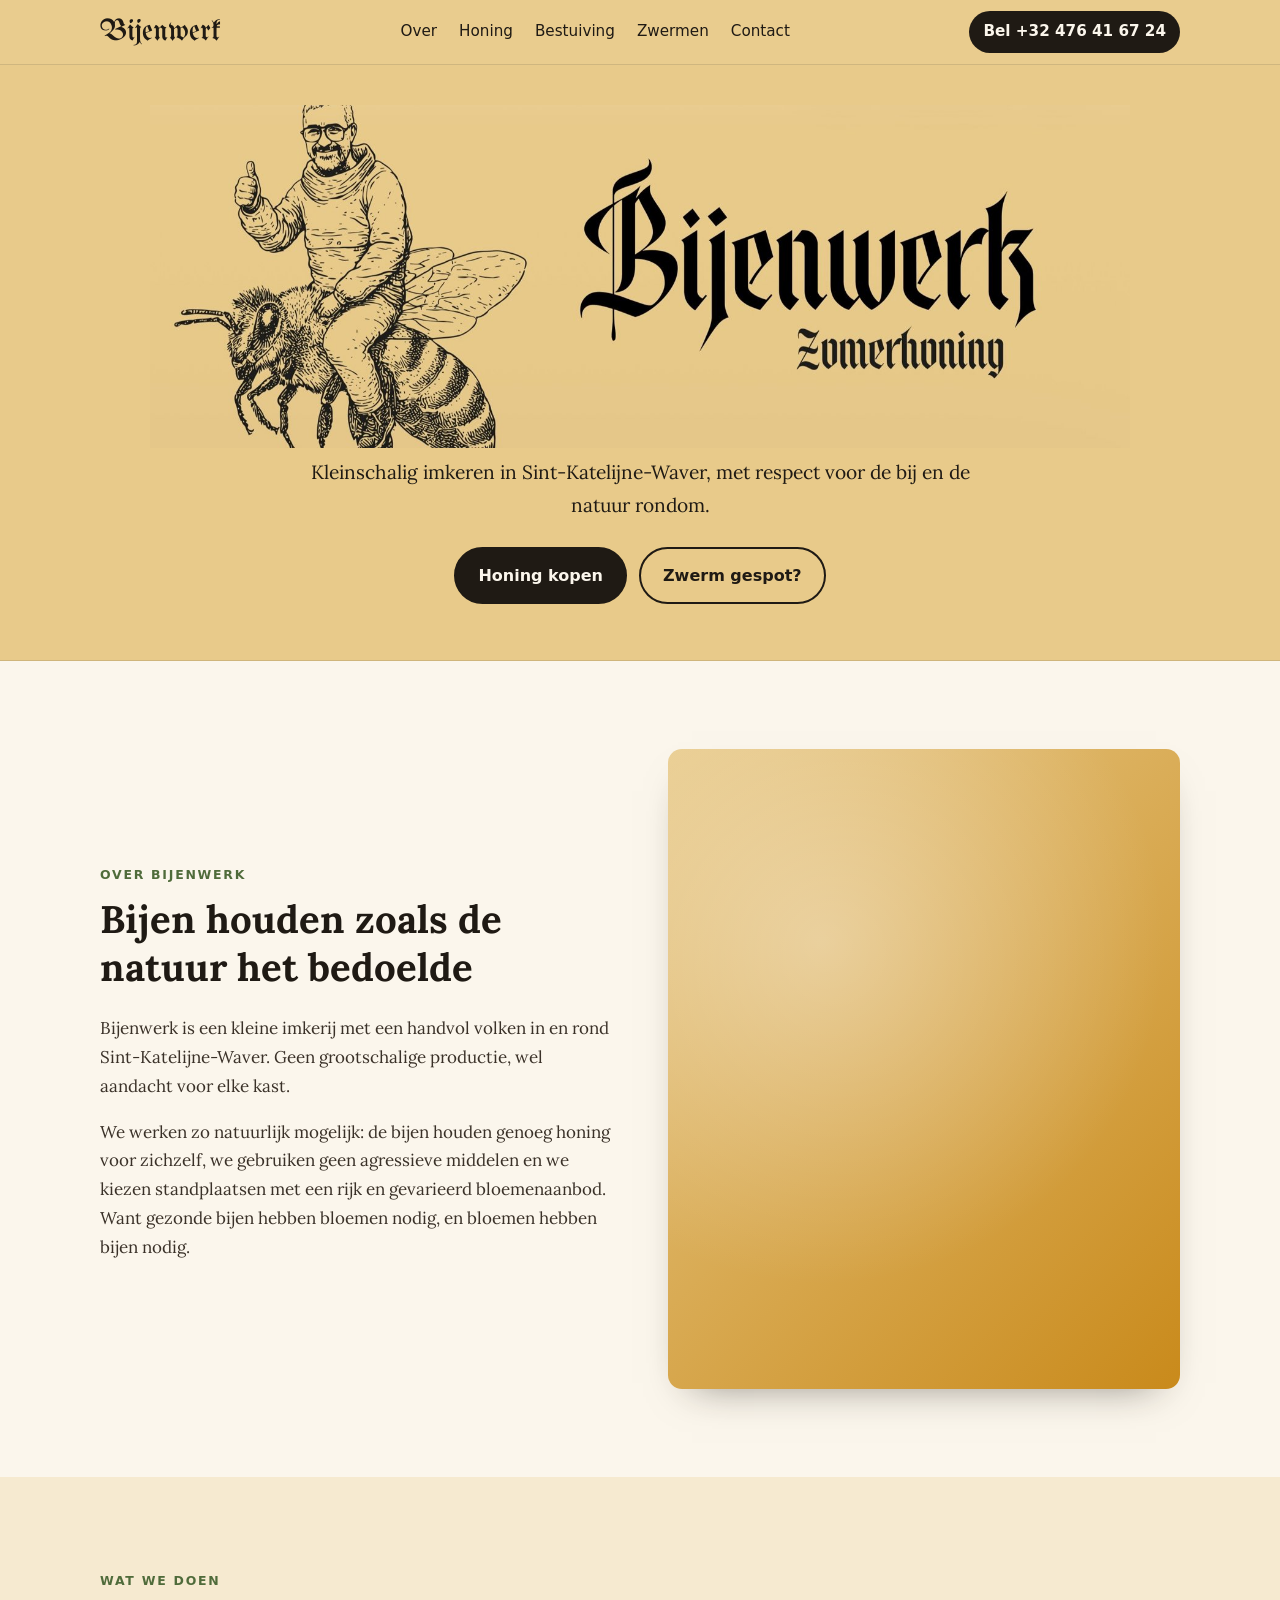
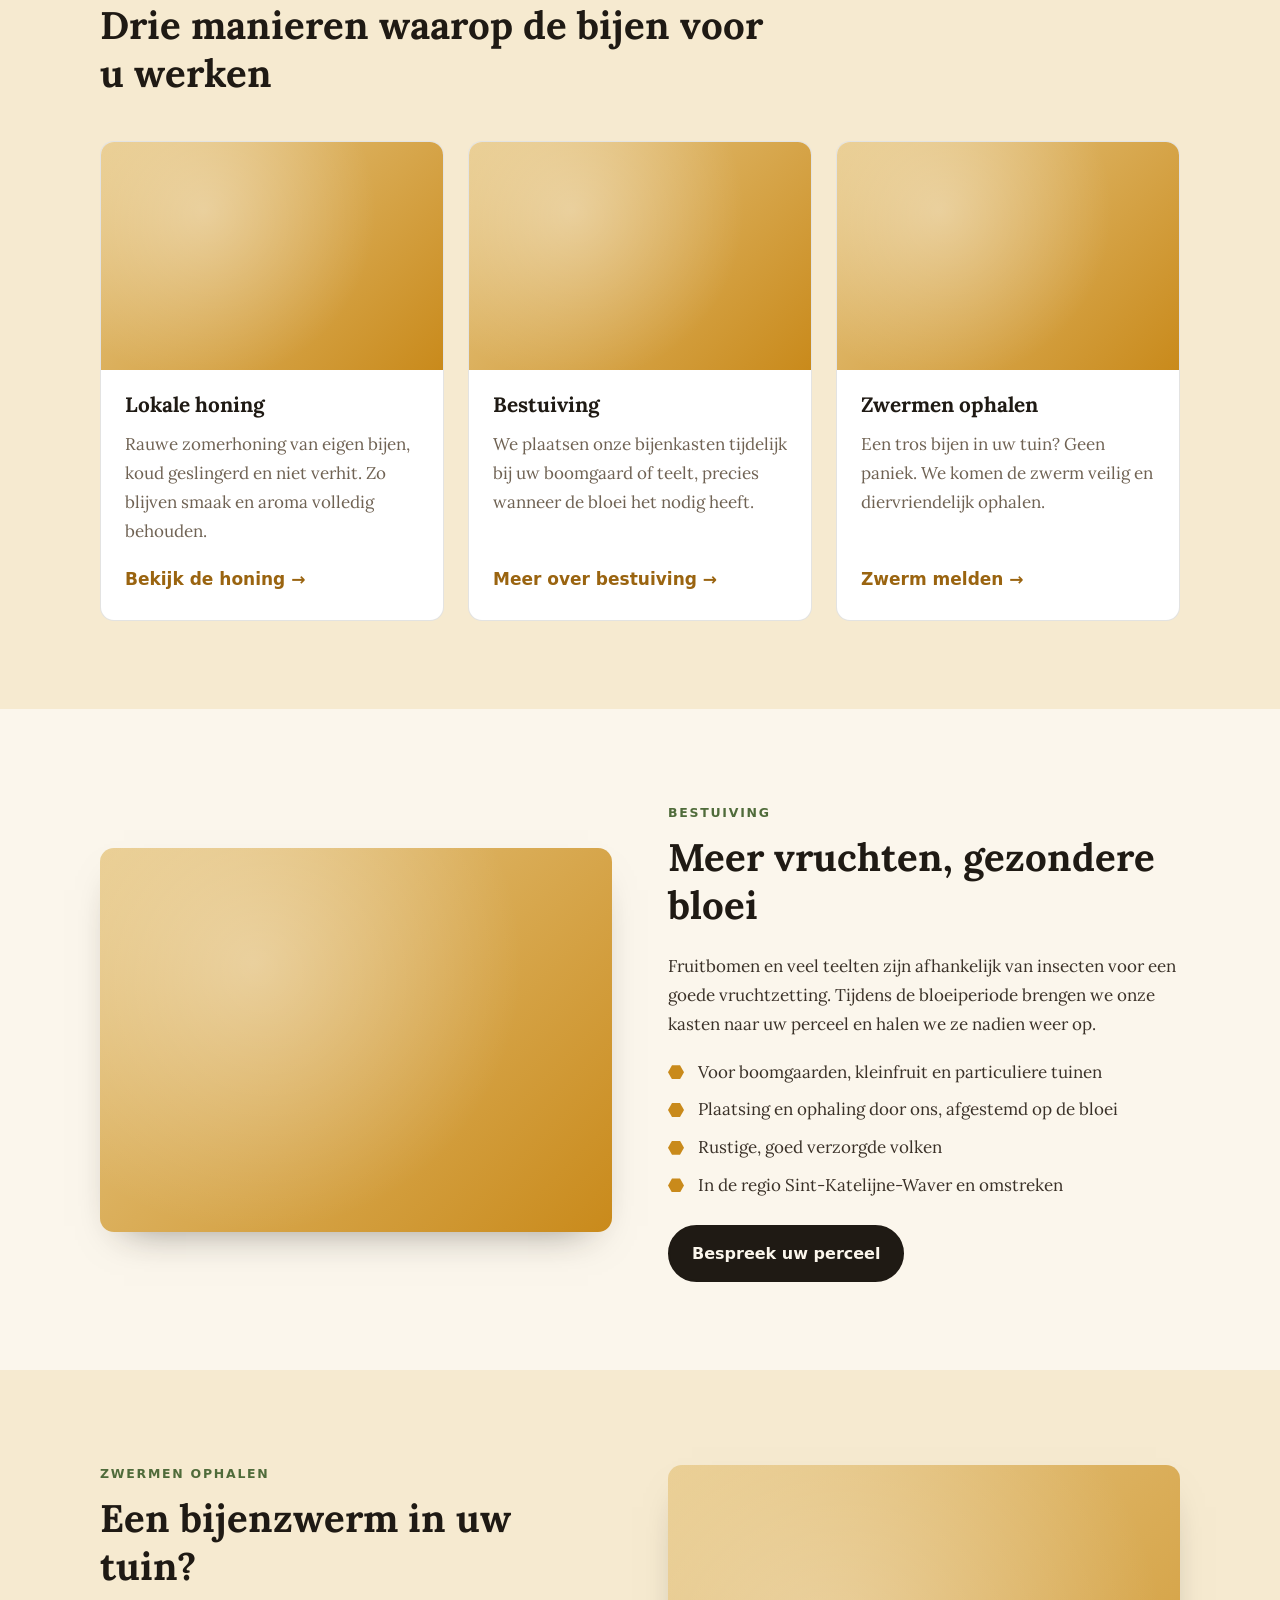
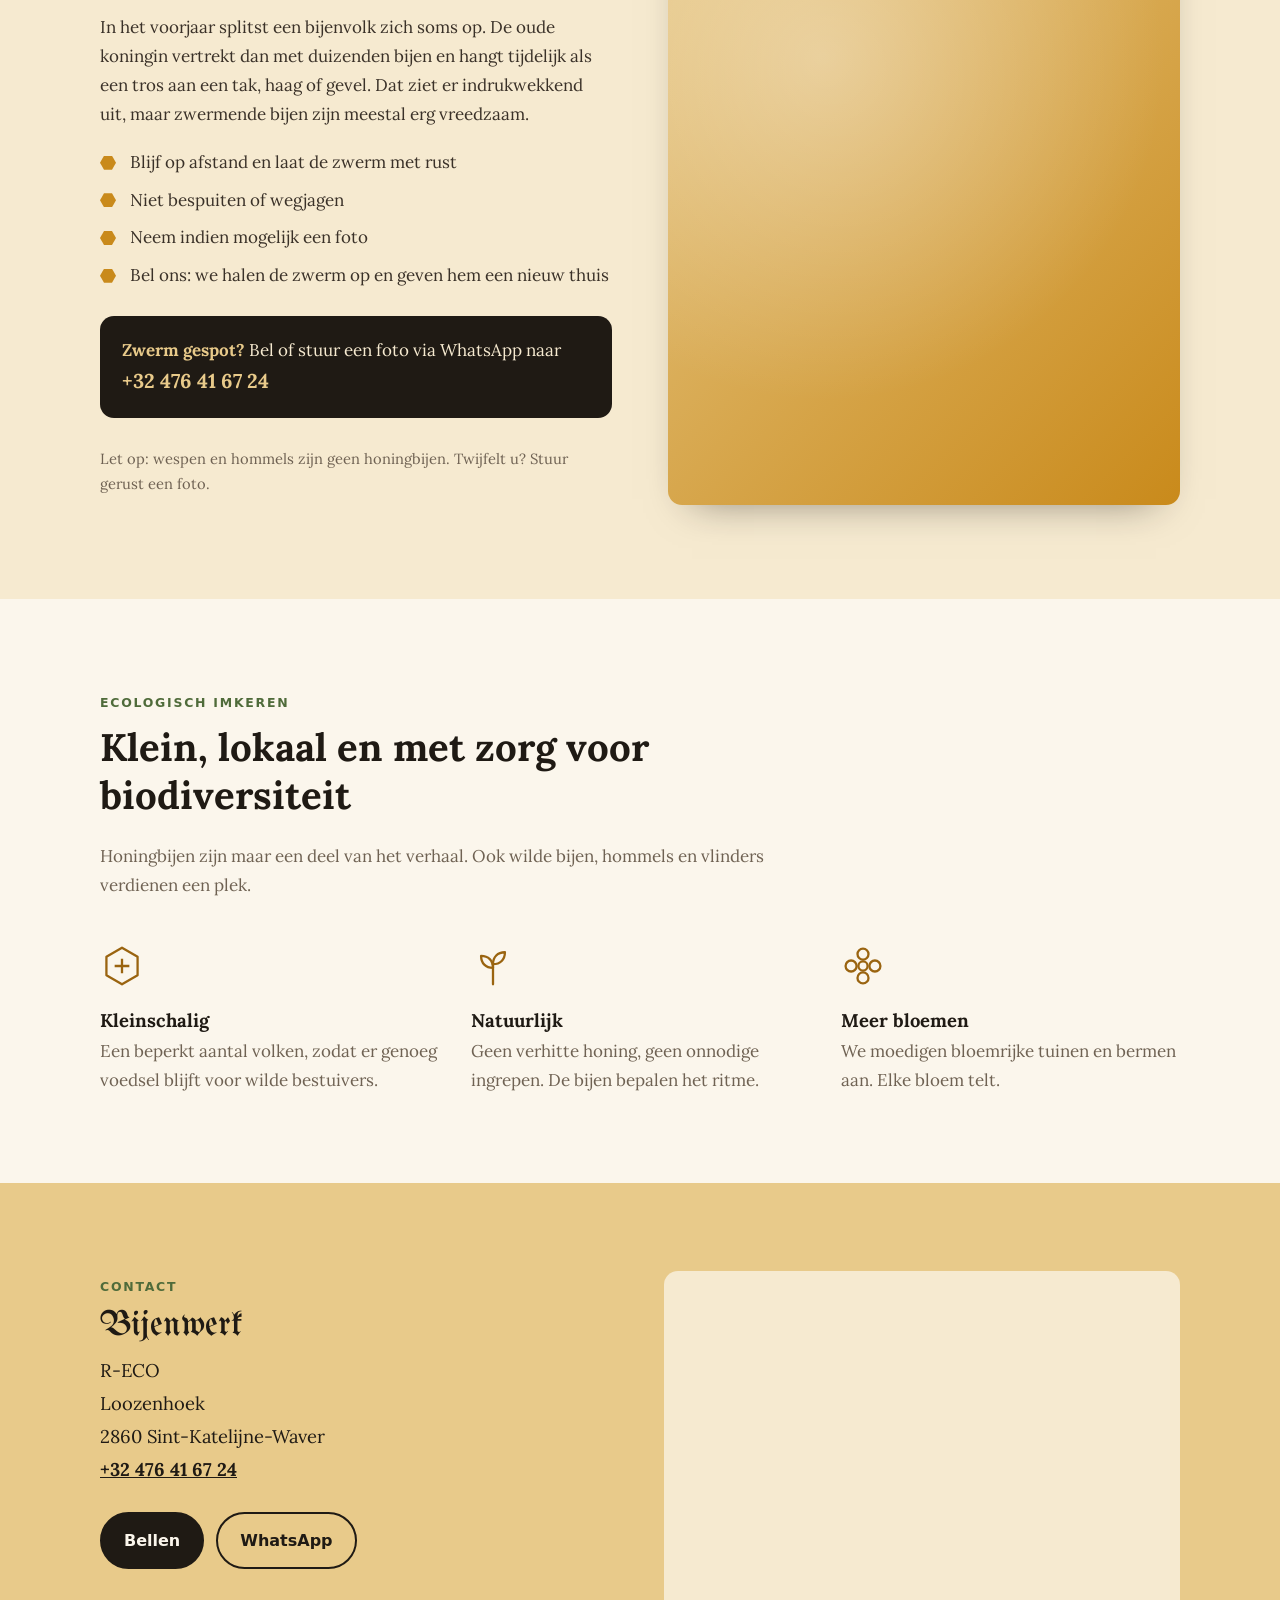
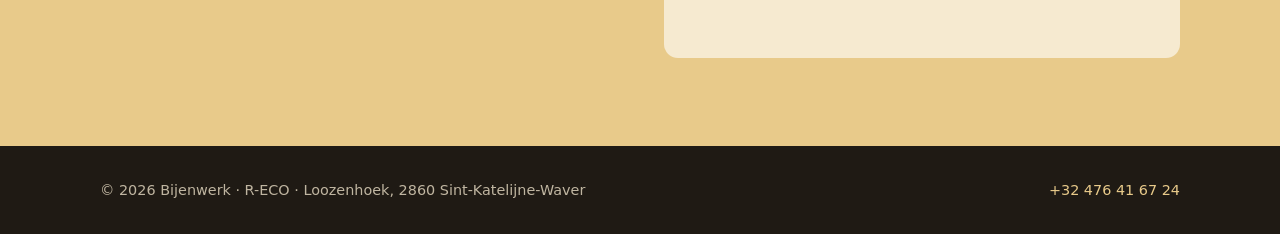
==== index.html @ dd4f488d "Statische website Bijenwerk: startpagina, honingpagina en logo Co-Authored-By: Claude Opus 5.5 <nore" ====
<!doctype html>
<html lang="nl-BE">
<head>
  <meta charset="utf-8">
  <meta name="viewport" content="width=device-width, initial-scale=1">
  <title>Bijenwerk – Imker in Sint-Katelijne-Waver</title>
  <meta name="description" content="Bijenwerk is een kleinschalige imkerij in Sint-Katelijne-Waver. Lokale zomerhoning, bestuiving van boomgaarden en het veilig ophalen van bijenzwermen.">
  <link rel="icon" href="img/favicon.png">
  <link rel="preconnect" href="https://fonts.googleapis.com">
  <link rel="preconnect" href="https://fonts.gstatic.com" crossorigin>
  <link href="https://fonts.googleapis.com/css2?family=Lora:ital,wght@0,400;0,600;0,700;1,400&family=UnifrakturMaguntia&display=swap" rel="stylesheet">
  <link rel="stylesheet" href="css/style.css">
</head>
<body>

  <nav class="nav">
    <div class="wrap">
      <a class="nav-merk" href="index.html">Bijenwerk</a>
      <ul class="nav-links">
        <li><a href="#over">Over</a></li>
        <li><a href="honing.html">Honing</a></li>
        <li><a href="#bestuiving">Bestuiving</a></li>
        <li><a href="#zwermen">Zwermen</a></li>
        <li><a href="#contact">Contact</a></li>
      </ul>
      <a class="nav-bel" href="tel:+32476416724">Bel +32 476 41 67 24</a>
    </div>
  </nav>

  <header class="hero">
    <div class="wrap">
      <h1 class="sr-only">Bijenwerk – Zomerhoning</h1>
      <img class="hero-logo" src="img/logo.jpg" alt="Logo Bijenwerk Zomerhoning: een imker die op een honingbij rijdt" width="1600" height="560">
      <div class="hero-tekst">
        <p>Kleinschalig imkeren in Sint-Katelijne-Waver, met respect voor de bij en de natuur rondom.</p>
        <div class="knoppen">
          <a class="knop knop-vol" href="honing.html">Honing kopen</a>
          <a class="knop knop-rand" href="#zwermen">Zwerm gespot?</a>
        </div>
      </div>
    </div>
  </header>

  <main>

    <!-- Over -->
    <section class="sectie" id="over">
      <div class="wrap duo">
        <div>
          <span class="kicker">Over Bijenwerk</span>
          <h2>Bijen houden zoals de natuur het bedoelde</h2>
          <p>Bijenwerk is een kleine imkerij met een handvol volken in en rond Sint-Katelijne-Waver. Geen grootschalige productie, wel aandacht voor elke kast.</p>
          <p>We werken zo natuurlijk mogelijk: de bijen houden genoeg honing voor zichzelf, we gebruiken geen agressieve middelen en we kiezen standplaatsen met een rijk en gevarieerd bloemenaanbod. Want gezonde bijen hebben bloemen nodig, en bloemen hebben bijen nodig.</p>
        </div>
        <div class="duo-foto">
          <div class="foto staand">
            <img src="img/foto/imker.jpg" alt="Imker controleert een raam vol bijen" loading="lazy" onerror="this.remove()">
          </div>
        </div>
      </div>
    </section>

    <!-- Diensten -->
    <section class="sectie sectie-alt" id="diensten">
      <div class="wrap">
        <div class="sectie-kop">
          <span class="kicker">Wat we doen</span>
          <h2>Drie manieren waarop de bijen voor u werken</h2>
        </div>
        <div class="kaarten">
          <article class="kaart">
            <div class="foto">
              <img src="img/foto/honing-pot.jpg" alt="Pot honing met honinglepel" loading="lazy" onerror="this.remove()">
            </div>
            <div class="kaart-body">
              <h3>Lokale honing</h3>
              <p>Rauwe zomerhoning van eigen bijen, koud geslingerd en niet verhit. Zo blijven smaak en aroma volledig behouden.</p>
              <a href="honing.html">Bekijk de honing →</a>
            </div>
          </article>
          <article class="kaart">
            <div class="foto">
              <img src="img/foto/bij-bloesem.jpg" alt="Honingbij op een bloesem" loading="lazy" onerror="this.remove()">
            </div>
            <div class="kaart-body">
              <h3>Bestuiving</h3>
              <p>We plaatsen onze bijenkasten tijdelijk bij uw boomgaard of teelt, precies wanneer de bloei het nodig heeft.</p>
              <a href="#bestuiving">Meer over bestuiving →</a>
            </div>
          </article>
          <article class="kaart">
            <div class="foto">
              <img src="img/foto/zwerm.jpg" alt="Bijenzwerm als tros aan een tak" loading="lazy" onerror="this.remove()">
            </div>
            <div class="kaart-body">
              <h3>Zwermen ophalen</h3>
              <p>Een tros bijen in uw tuin? Geen paniek. We komen de zwerm veilig en diervriendelijk ophalen.</p>
              <a href="#zwermen">Zwerm melden →</a>
            </div>
          </article>
        </div>
      </div>
    </section>

    <!-- Bestuiving -->
    <section class="sectie" id="bestuiving">
      <div class="wrap duo omgekeerd">
        <div>
          <span class="kicker">Bestuiving</span>
          <h2>Meer vruchten, gezondere bloei</h2>
          <p>Fruitbomen en veel teelten zijn afhankelijk van insecten voor een goede vruchtzetting. Tijdens de bloeiperiode brengen we onze kasten naar uw perceel en halen we ze nadien weer op.</p>
          <ul class="vinkjes">
            <li>Voor boomgaarden, kleinfruit en particuliere tuinen</li>
            <li>Plaatsing en ophaling door ons, afgestemd op de bloei</li>
            <li>Rustige, goed verzorgde volken</li>
            <li>In de regio Sint-Katelijne-Waver en omstreken</li>
          </ul>
          <div class="knoppen">
            <a class="knop knop-vol" href="tel:+32476416724">Bespreek uw perceel</a>
          </div>
        </div>
        <div class="duo-foto">
          <div class="foto">
            <img src="img/foto/boomgaard.jpg" alt="Bijenkasten in een bloeiende boomgaard" loading="lazy" onerror="this.remove()">
          </div>
        </div>
      </div>
    </section>

    <!-- Zwermen -->
    <section class="sectie sectie-alt" id="zwermen">
      <div class="wrap duo">
        <div>
          <span class="kicker">Zwermen ophalen</span>
          <h2>Een bijenzwerm in uw tuin?</h2>
          <p>In het voorjaar splitst een bijenvolk zich soms op. De oude koningin vertrekt dan met duizenden bijen en hangt tijdelijk als een tros aan een tak, haag of gevel. Dat ziet er indrukwekkend uit, maar zwermende bijen zijn meestal erg vreedzaam.</p>
          <ul class="vinkjes">
            <li>Blijf op afstand en laat de zwerm met rust</li>
            <li>Niet bespuiten of wegjagen</li>
            <li>Neem indien mogelijk een foto</li>
            <li>Bel ons: we halen de zwerm op en geven hem een nieuw thuis</li>
          </ul>
          <div class="zwerm-alarm">
            <strong>Zwerm gespot?</strong> Bel of stuur een foto via WhatsApp naar<br>
            <a href="tel:+32476416724">+32 476 41 67 24</a>
          </div>
          <p class="notitie">Let op: wespen en hommels zijn geen honingbijen. Twijfelt u? Stuur gerust een foto.</p>
        </div>
        <div class="duo-foto">
          <div class="foto staand">
            <img src="img/foto/zwerm.jpg" alt="Bijenzwerm als tros aan een tak" loading="lazy" onerror="this.remove()">
          </div>
        </div>
      </div>
    </section>

    <!-- Waarden -->
    <section class="sectie">
      <div class="wrap">
        <div class="sectie-kop">
          <span class="kicker">Ecologisch imkeren</span>
          <h2>Klein, lokaal en met zorg voor biodiversiteit</h2>
          <p>Honingbijen zijn maar een deel van het verhaal. Ook wilde bijen, hommels en vlinders verdienen een plek.</p>
        </div>
        <div class="waarden">
          <div class="waarde">
            <svg class="waarde-icoon" viewBox="0 0 48 48" fill="none" stroke="currentColor" stroke-width="2.5" stroke-linejoin="round" aria-hidden="true"><path d="M24 4 41 14v20L24 44 7 34V14Z"/><path d="M24 16v16M16 24h16"/></svg>
            <h3>Kleinschalig</h3>
            <p>Een beperkt aantal volken, zodat er genoeg voedsel blijft voor wilde bestuivers.</p>
          </div>
          <div class="waarde">
            <svg class="waarde-icoon" viewBox="0 0 48 48" fill="none" stroke="currentColor" stroke-width="2.5" stroke-linecap="round" stroke-linejoin="round" aria-hidden="true"><path d="M24 44V22"/><path d="M24 26c-8 0-13-5-13-13 8 0 13 5 13 13Z"/><path d="M24 22c0-8 5-13 13-13 0 8-5 13-13 13Z"/></svg>
            <h3>Natuurlijk</h3>
            <p>Geen verhitte honing, geen onnodige ingrepen. De bijen bepalen het ritme.</p>
          </div>
          <div class="waarde">
            <svg class="waarde-icoon" viewBox="0 0 48 48" fill="none" stroke="currentColor" stroke-width="2.5" stroke-linecap="round" stroke-linejoin="round" aria-hidden="true"><circle cx="24" cy="24" r="5"/><circle cx="24" cy="11" r="6"/><circle cx="24" cy="37" r="6"/><circle cx="11" cy="24" r="6"/><circle cx="37" cy="24" r="6"/></svg>
            <h3>Meer bloemen</h3>
            <p>We moedigen bloemrijke tuinen en bermen aan. Elke bloem telt.</p>
          </div>
        </div>
      </div>
    </section>

    <!-- Contact -->
    <section class="sectie contact" id="contact">
      <div class="wrap contact-grid">
        <div>
          <span class="kicker">Contact</span>
          <address class="gegevens">
            <span class="naam">Bijenwerk</span>
            R-ECO<br>
            Loozenhoek<br>
            2860 Sint-Katelijne-Waver<br>
            <a href="tel:+32476416724">+32 476 41 67 24</a>
          </address>
          <div class="knoppen">
            <a class="knop knop-vol" href="tel:+32476416724">Bellen</a>
            <a class="knop knop-rand" href="https://wa.me/32476416724" target="_blank" rel="noopener">WhatsApp</a>
          </div>
        </div>
        <iframe class="kaart-embed" title="Kaart: Loozenhoek, Sint-Katelijne-Waver" loading="lazy" referrerpolicy="no-referrer-when-downgrade"
          src="https://maps.google.com/maps?q=Loozenhoek%2C%202860%20Sint-Katelijne-Waver&z=14&output=embed"></iframe>
      </div>
    </section>

  </main>

  <footer class="voet">
    <div class="wrap">
      <span>© <span id="jaar">2026</span> Bijenwerk · R-ECO · Loozenhoek, 2860 Sint-Katelijne-Waver</span>
      <a href="tel:+32476416724">+32 476 41 67 24</a>
    </div>
  </footer>

  <script>document.getElementById("jaar").textContent = new Date().getFullYear();</script>
</body>
</html>
---- css/style.css ----
/* Bijenwerk – stijlblad
   Kleuren afgeleid van het logo (okergeel + inktzwart). */

:root {
  --oker: #e8ca8a;
  --oker-licht: #f6ead0;
  --room: #fbf6ec;
  --honing: #c98a1b;
  --honing-donker: #9a6410;
  --inkt: #1f1a14;
  --tekst: #3a3128;
  --gedempt: #6f6253;
  --groen: #4f6b3a;
  --lijn: rgba(31, 26, 20, 0.12);
  --radius: 14px;
  --max: 1120px;
}

*,
*::before,
*::after { box-sizing: border-box; }

html { scroll-behavior: smooth; }

body {
  margin: 0;
  background: var(--room);
  color: var(--tekst);
  font-family: "Lora", Georgia, serif;
  font-size: 1.0625rem;
  line-height: 1.7;
}

img { max-width: 100%; display: block; }

a { color: var(--honing-donker); }

h1, h2, h3 {
  font-family: "Lora", Georgia, serif;
  color: var(--inkt);
  line-height: 1.25;
  margin: 0 0 0.6em;
}

h2 { font-size: clamp(1.7rem, 3.5vw, 2.4rem); }
h3 { font-size: 1.3rem; }

.fraktuur {
  font-family: "UnifrakturMaguntia", "Lora", serif;
  font-weight: 400;
  letter-spacing: 0.01em;
}

.wrap {
  width: 100%;
  max-width: var(--max);
  margin: 0 auto;
  padding: 0 20px;
}

.kicker {
  display: inline-block;
  font-family: system-ui, -apple-system, "Segoe UI", sans-serif;
  font-size: 0.78rem;
  font-weight: 600;
  letter-spacing: 0.14em;
  text-transform: uppercase;
  color: var(--groen);
  margin-bottom: 0.6rem;
}

/* ---------- Navigatie ---------- */

.nav {
  position: sticky;
  top: 0;
  z-index: 10;
  background: rgba(232, 202, 138, 0.95);
  backdrop-filter: blur(6px);
  border-bottom: 1px solid var(--lijn);
}

.nav .wrap {
  display: flex;
  align-items: center;
  justify-content: space-between;
  gap: 16px;
  min-height: 64px;
}

.nav-merk {
  font-family: "UnifrakturMaguntia", serif;
  font-size: 1.9rem;
  color: var(--inkt);
  text-decoration: none;
  line-height: 1;
}

.nav-links {
  display: flex;
  gap: 22px;
  list-style: none;
  margin: 0;
  padding: 0;
  font-family: system-ui, -apple-system, "Segoe UI", sans-serif;
  font-size: 0.95rem;
}

.nav-links a {
  color: var(--inkt);
  text-decoration: none;
  font-weight: 500;
}

.nav-links a:hover { text-decoration: underline; text-underline-offset: 4px; }

.nav-bel {
  font-family: system-ui, -apple-system, "Segoe UI", sans-serif;
  font-weight: 600;
  font-size: 0.95rem;
  white-space: nowrap;
  color: var(--room);
  background: var(--inkt);
  padding: 8px 14px;
  border-radius: 999px;
  text-decoration: none;
}

@media (max-width: 820px) {
  .nav-links { display: none; }
}

/* ---------- Knoppen ---------- */

.knop {
  display: inline-block;
  font-family: system-ui, -apple-system, "Segoe UI", sans-serif;
  font-weight: 600;
  font-size: 1rem;
  padding: 13px 22px;
  border-radius: 999px;
  text-decoration: none;
  border: 2px solid var(--inkt);
  transition: transform 0.15s ease, background 0.15s ease;
}

.knop:hover { transform: translateY(-1px); }
.knop-vol { background: var(--inkt); color: var(--room); }
.knop-rand { background: transparent; color: var(--inkt); }
.knop-rand:hover { background: rgba(31, 26, 20, 0.06); }

.knoppen { display: flex; flex-wrap: wrap; gap: 12px; margin-top: 1.6rem; }

/* ---------- Hero ---------- */

.hero {
  background: var(--oker);
  padding: 40px 0 56px;
  border-bottom: 1px solid var(--lijn);
}

.hero-logo {
  width: 100%;
  max-width: 980px;
  height: auto;
  margin: 0 auto;
}

.hero-tekst {
  max-width: 680px;
  margin: 8px auto 0;
  text-align: center;
}

.hero-tekst p {
  font-size: 1.2rem;
  color: var(--inkt);
  margin: 0;
}

.hero-tekst .knoppen { justify-content: center; }

/* ---------- Secties ---------- */

.sectie { padding: 88px 0; }
.sectie-alt { background: var(--oker-licht); }

.sectie-kop {
  max-width: 680px;
  margin-bottom: 44px;
}

.sectie-kop p { color: var(--gedempt); margin: 0; }

/* Twee kolommen: tekst + foto */
.duo {
  display: grid;
  grid-template-columns: 1fr 1fr;
  gap: 56px;
  align-items: center;
}

.duo.omgekeerd .duo-foto { order: -1; }

@media (max-width: 860px) {
  .duo { grid-template-columns: 1fr; gap: 32px; }
  .duo.omgekeerd .duo-foto { order: 0; }
}

/* Foto's: warme achtergrond als terugval zolang een foto niet laadt */
.foto {
  position: relative;
  border-radius: var(--radius);
  overflow: hidden;
  background:
    radial-gradient(circle at 30% 30%, rgba(255, 255, 255, 0.35), transparent 60%),
    linear-gradient(135deg, var(--oker), var(--honing));
  aspect-ratio: 4 / 3;
  box-shadow: 0 18px 40px -24px rgba(31, 26, 20, 0.55);
}

.foto img {
  width: 100%;
  height: 100%;
  object-fit: cover;
}

.foto.staand { aspect-ratio: 4 / 5; }

/* ---------- Diensten ---------- */

.kaarten {
  display: grid;
  grid-template-columns: repeat(3, 1fr);
  gap: 24px;
}

@media (max-width: 900px) {
  .kaarten { grid-template-columns: 1fr; }
}

.kaart {
  background: #fff;
  border: 1px solid var(--lijn);
  border-radius: var(--radius);
  overflow: hidden;
  display: flex;
  flex-direction: column;
}

.kaart .foto {
  border-radius: 0;
  box-shadow: none;
  aspect-ratio: 3 / 2;
}

.kaart-body {
  padding: 22px 24px 26px;
  display: flex;
  flex-direction: column;
  flex: 1;
}

.kaart-body p { margin: 0 0 1.2rem; color: var(--gedempt); }

.kaart-body a {
  margin-top: auto;
  font-family: system-ui, -apple-system, "Segoe UI", sans-serif;
  font-weight: 600;
  text-decoration: none;
}

.kaart-body a:hover { text-decoration: underline; }

/* ---------- Lijstjes ---------- */

.vinkjes {
  list-style: none;
  padding: 0;
  margin: 1.2rem 0 0;
}

.vinkjes li {
  position: relative;
  padding-left: 30px;
  margin-bottom: 0.55rem;
}

.vinkjes li::before {
  content: "";
  position: absolute;
  left: 0;
  top: 0.45em;
  width: 16px;
  height: 14px;
  background: var(--honing);
  clip-path: polygon(25% 0, 75% 0, 100% 50%, 75% 100%, 25% 100%, 0 50%);
}

/* ---------- Zwermen: opvallend blok ---------- */

.zwerm-alarm {
  margin-top: 1.6rem;
  padding: 20px 22px;
  border-radius: var(--radius);
  background: var(--inkt);
  color: var(--oker-licht);
}

.zwerm-alarm strong { color: var(--oker); }

.zwerm-alarm a {
  color: var(--oker);
  font-weight: 700;
  font-size: 1.25rem;
  text-decoration: none;
  white-space: nowrap;
}

/* ---------- Waarden (eco) ---------- */

.waarden {
  display: grid;
  grid-template-columns: repeat(3, 1fr);
  gap: 32px;
  margin-top: 8px;
}

@media (max-width: 760px) {
  .waarden { grid-template-columns: 1fr; gap: 20px; }
}

.waarde h3 { font-size: 1.15rem; margin-bottom: 0.3em; }
.waarde p { margin: 0; color: var(--gedempt); }

.waarde-icoon {
  width: 44px;
  height: 44px;
  margin-bottom: 12px;
  color: var(--honing-donker);
}

/* ---------- Honing (verkoop) ---------- */

.producten {
  display: grid;
  grid-template-columns: repeat(3, 1fr);
  gap: 24px;
}

@media (max-width: 900px) {
  .producten { grid-template-columns: 1fr; }
}

.product {
  background: #fff;
  border: 1px solid var(--lijn);
  border-radius: var(--radius);
  overflow: hidden;
}

.product .foto { border-radius: 0; box-shadow: none; aspect-ratio: 1 / 1; }

.product-body { padding: 20px 22px 24px; }
.product-body p { margin: 0 0 0.8rem; color: var(--gedempt); }

.prijs {
  display: flex;
  justify-content: space-between;
  align-items: baseline;
  border-top: 1px dashed var(--lijn);
  padding-top: 12px;
  font-family: system-ui, -apple-system, "Segoe UI", sans-serif;
}

.prijs strong { font-size: 1.2rem; color: var(--inkt); }
.prijs span { font-size: 0.9rem; color: var(--gedempt); }

.stappen {
  counter-reset: stap;
  list-style: none;
  padding: 0;
  margin: 0;
  display: grid;
  grid-template-columns: repeat(3, 1fr);
  gap: 24px;
}

@media (max-width: 760px) {
  .stappen { grid-template-columns: 1fr; }
}

.stappen li {
  counter-increment: stap;
  background: #fff;
  border: 1px solid var(--lijn);
  border-radius: var(--radius);
  padding: 22px 24px;
}

.stappen li::before {
  content: counter(stap);
  display: inline-grid;
  place-items: center;
  width: 34px;
  height: 34px;
  border-radius: 50%;
  background: var(--oker);
  color: var(--inkt);
  font-weight: 700;
  font-family: system-ui, -apple-system, "Segoe UI", sans-serif;
  margin-bottom: 10px;
}

.stappen h3 { font-size: 1.1rem; margin-bottom: 0.3em; }
.stappen p { margin: 0; color: var(--gedempt); }

.notitie {
  font-size: 0.92rem;
  color: var(--gedempt);
  margin-top: 28px;
}

/* ---------- Contact ---------- */

.contact {
  background: var(--oker);
}

.contact-grid {
  display: grid;
  grid-template-columns: 1fr 1fr;
  gap: 48px;
  align-items: start;
}

@media (max-width: 860px) {
  .contact-grid { grid-template-columns: 1fr; }
}

.gegevens {
  font-style: normal;
  font-size: 1.15rem;
  line-height: 1.8;
  color: var(--inkt);
}

.gegevens .naam {
  font-family: "UnifrakturMaguntia", serif;
  font-size: 2.2rem;
  line-height: 1.1;
  display: block;
  margin-bottom: 8px;
}

.gegevens a { color: var(--inkt); font-weight: 700; }

.kaart-embed {
  width: 100%;
  aspect-ratio: 4 / 3;
  border: 0;
  border-radius: var(--radius);
  background: var(--oker-licht);
}

/* ---------- Footer ---------- */

.voet {
  background: var(--inkt);
  color: rgba(246, 234, 208, 0.75);
  padding: 32px 0;
  font-family: system-ui, -apple-system, "Segoe UI", sans-serif;
  font-size: 0.9rem;
}

.voet .wrap {
  display: flex;
  flex-wrap: wrap;
  justify-content: space-between;
  gap: 12px;
}

.voet a { color: var(--oker); text-decoration: none; }

/* ---------- Subpagina-kop ---------- */

.paginakop {
  background: var(--oker);
  padding: 64px 0 56px;
  border-bottom: 1px solid var(--lijn);
}

.paginakop h1 {
  font-family: "UnifrakturMaguntia", serif;
  font-weight: 400;
  font-size: clamp(2.8rem, 7vw, 4.4rem);
  margin-bottom: 0.2em;
}

.paginakop p { max-width: 640px; font-size: 1.15rem; color: var(--inkt); margin: 0; }

.sr-only {
  position: absolute;
  width: 1px;
  height: 1px;
  overflow: hidden;
  clip: rect(0 0 0 0);
  white-space: nowrap;
}
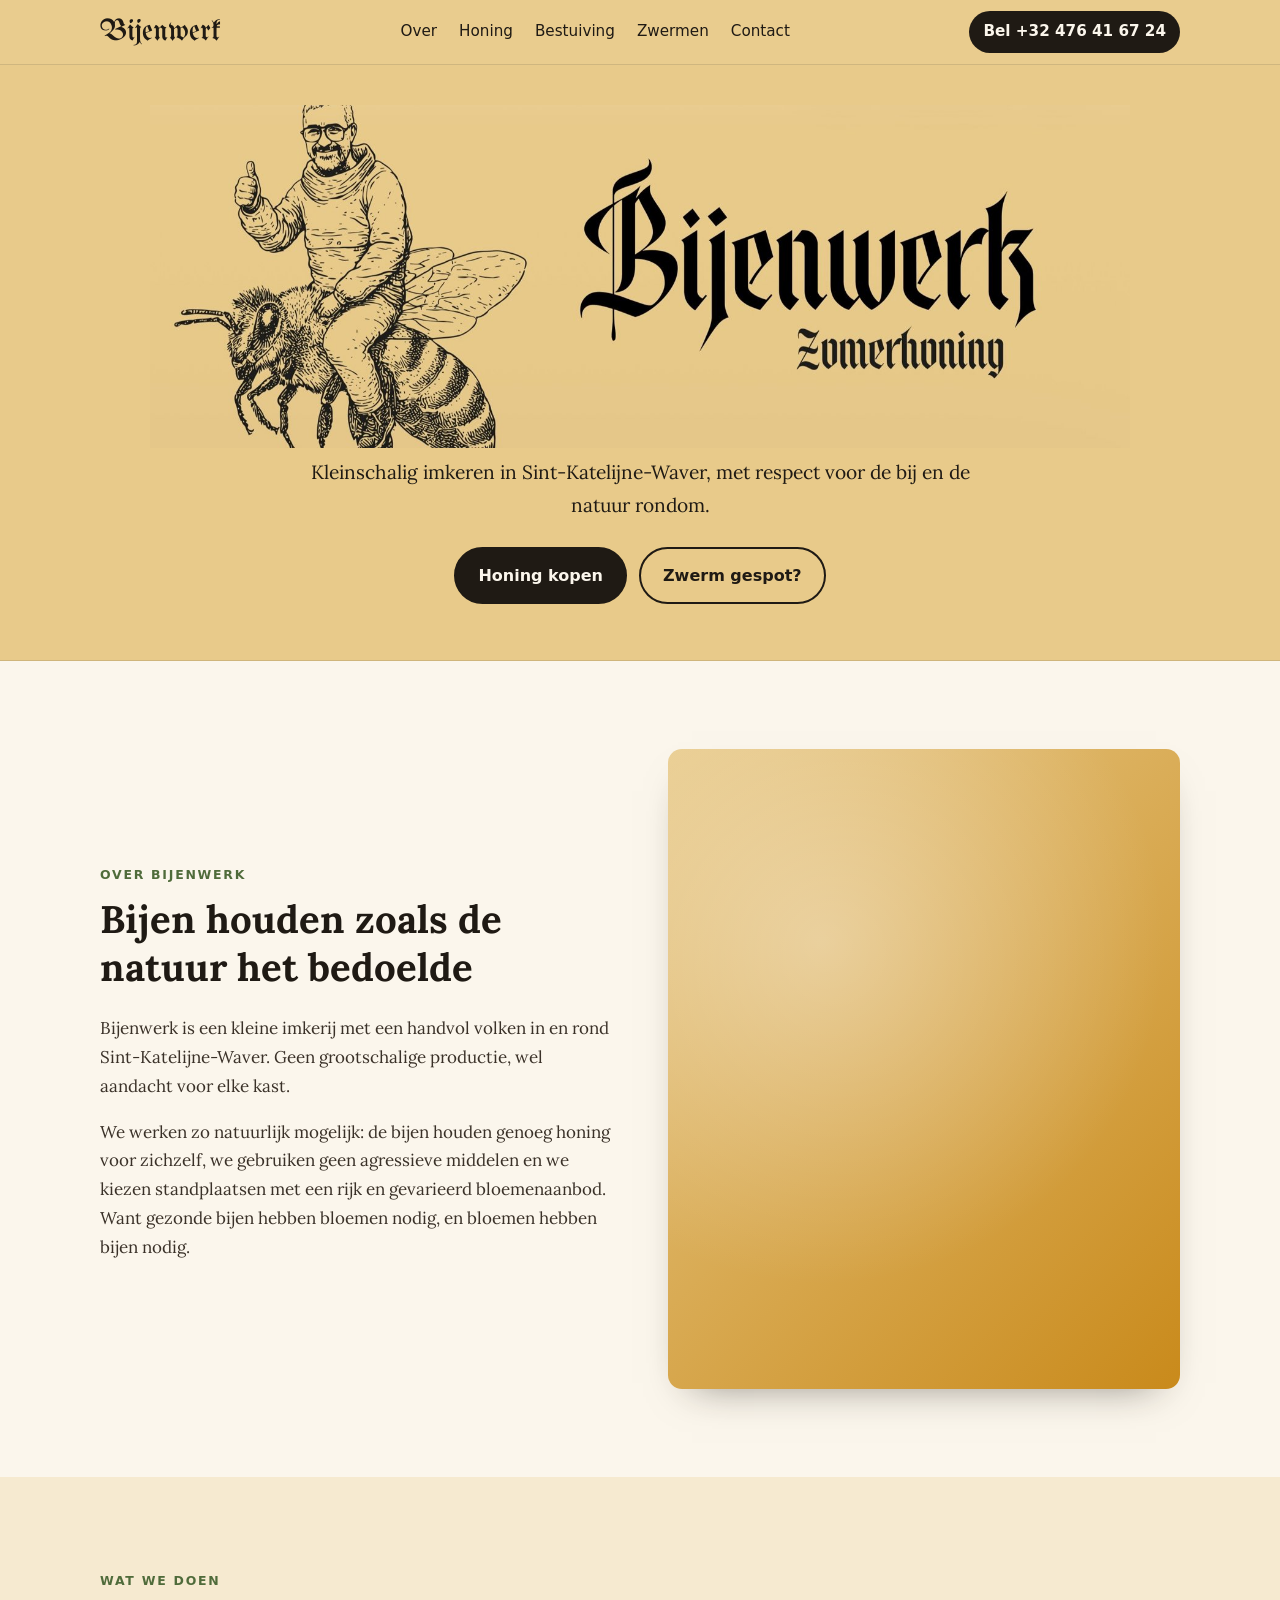
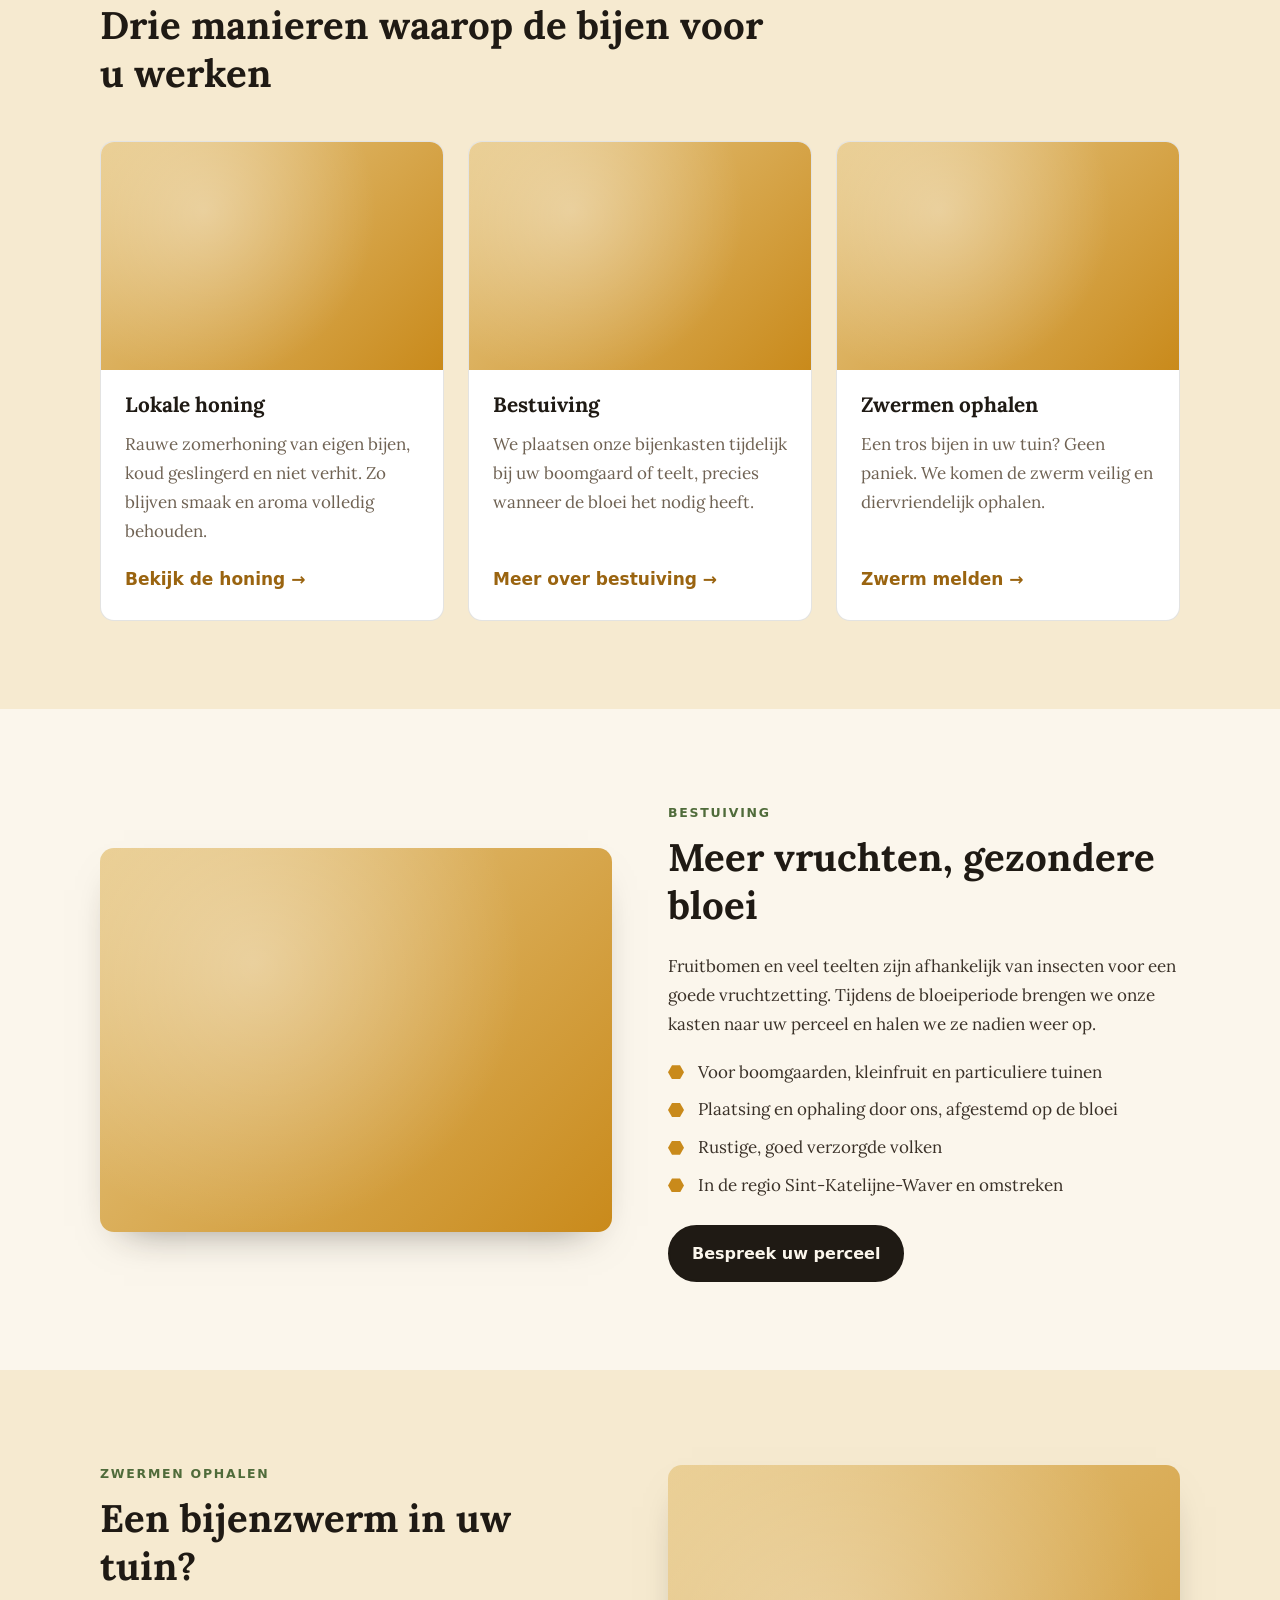
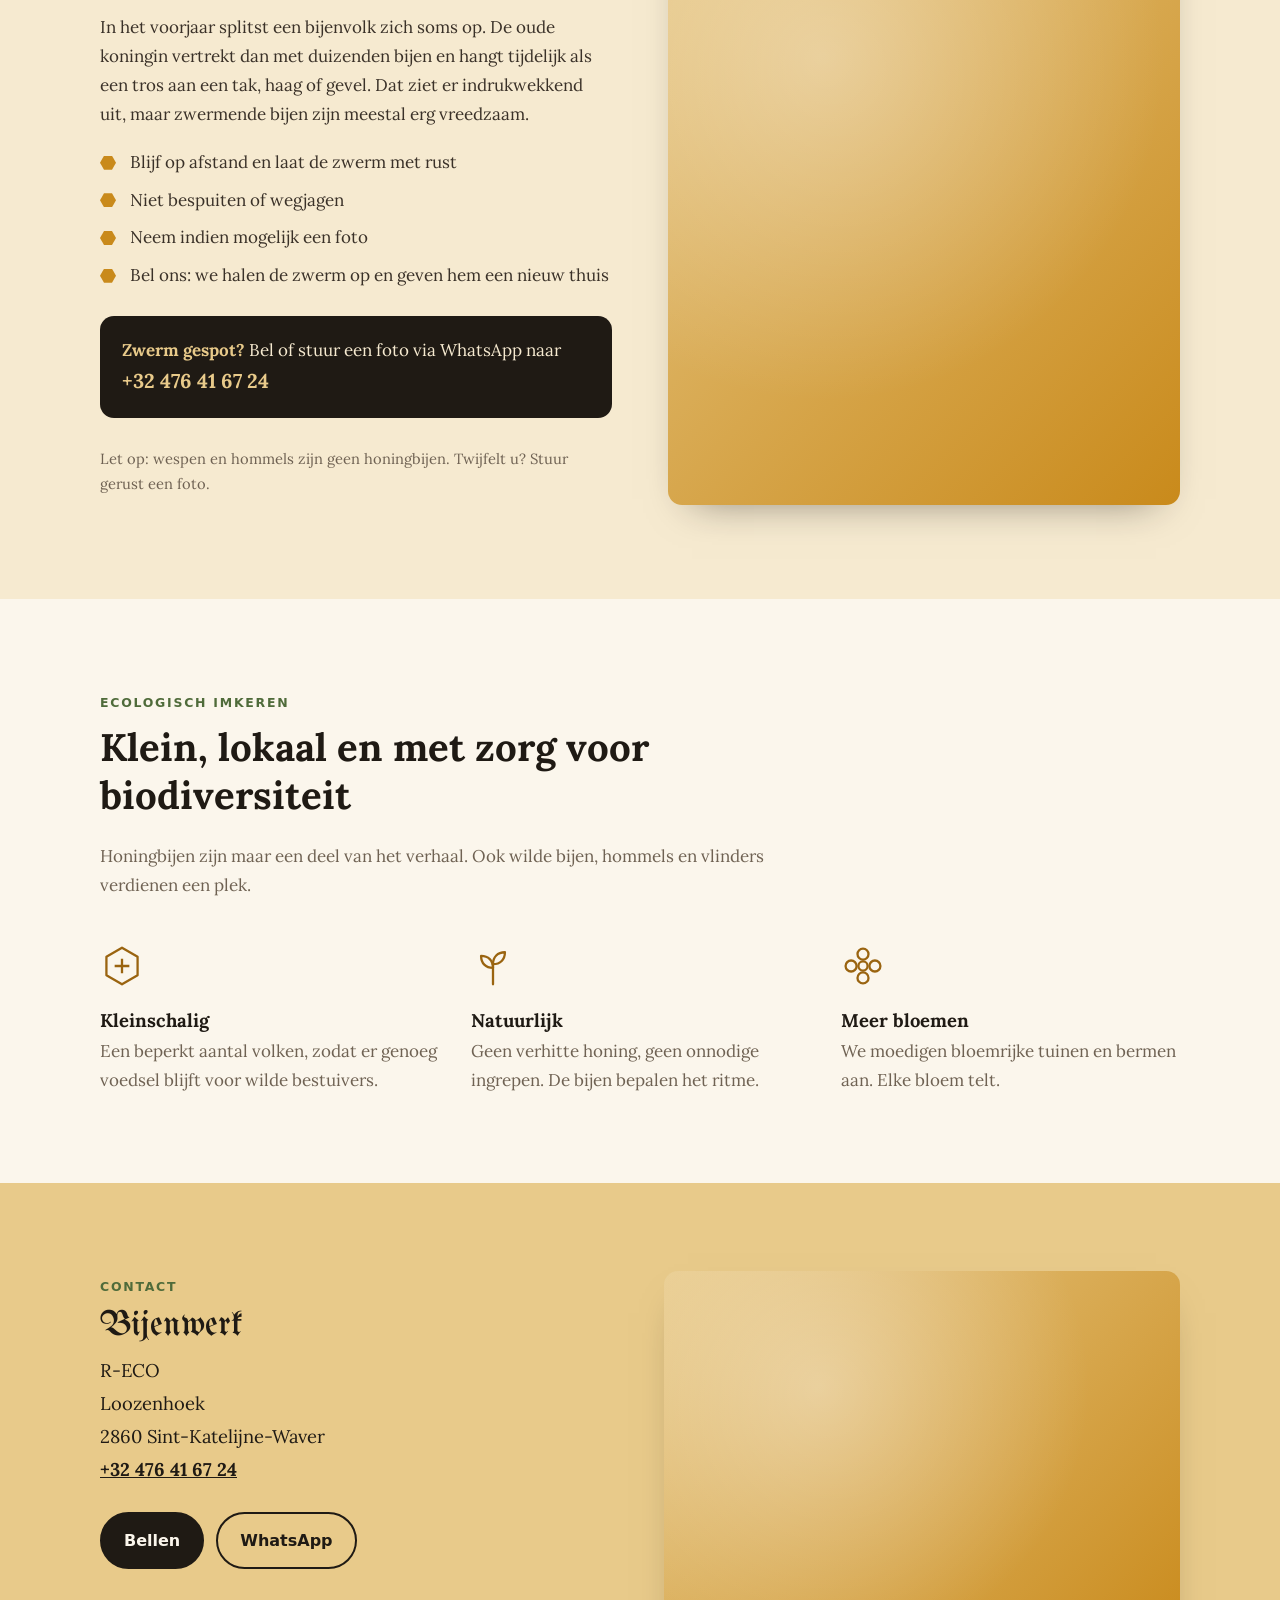
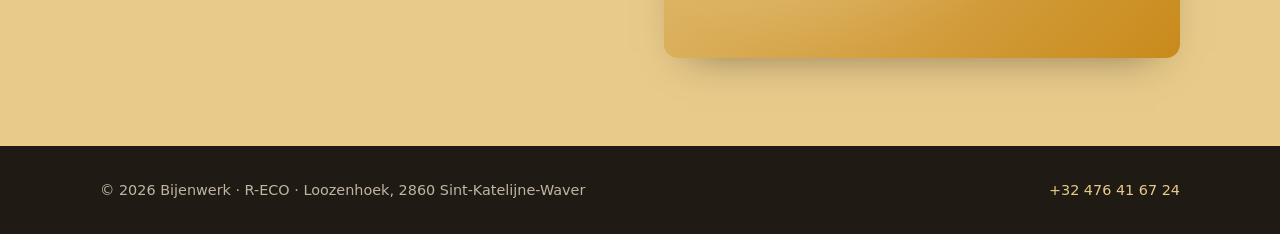
==== commit 754fa56f: "Google Maps-kaartje verwijderd uit contactsectie Co-Authored-By: Claude Opus 5.5 <noreply@anthropic." ====
--- a/index.html
+++ b/index.html
@@ -199,8 +199,9 @@
             <a class="knop knop-rand" href="https://wa.me/32476416724" target="_blank" rel="noopener">WhatsApp</a>
           </div>
         </div>
-        <iframe class="kaart-embed" title="Kaart: Loozenhoek, Sint-Katelijne-Waver" loading="lazy" referrerpolicy="no-referrer-when-downgrade"
-          src="https://maps.google.com/maps?q=Loozenhoek%2C%202860%20Sint-Katelijne-Waver&z=14&output=embed"></iframe>
+        <div class="foto">
+          <img src="img/foto/bij-bloesem.jpg" alt="Honingbij op een bloem" loading="lazy" onerror="this.remove()">
+        </div>
       </div>
     </section>
 
--- a/css/style.css
+++ b/css/style.css
@@ -455,13 +455,6 @@
 
 .gegevens a { color: var(--inkt); font-weight: 700; }
 
-.kaart-embed {
-  width: 100%;
-  aspect-ratio: 4 / 3;
-  border: 0;
-  border-radius: var(--radius);
-  background: var(--oker-licht);
-}
 
 /* ---------- Footer ---------- */
 
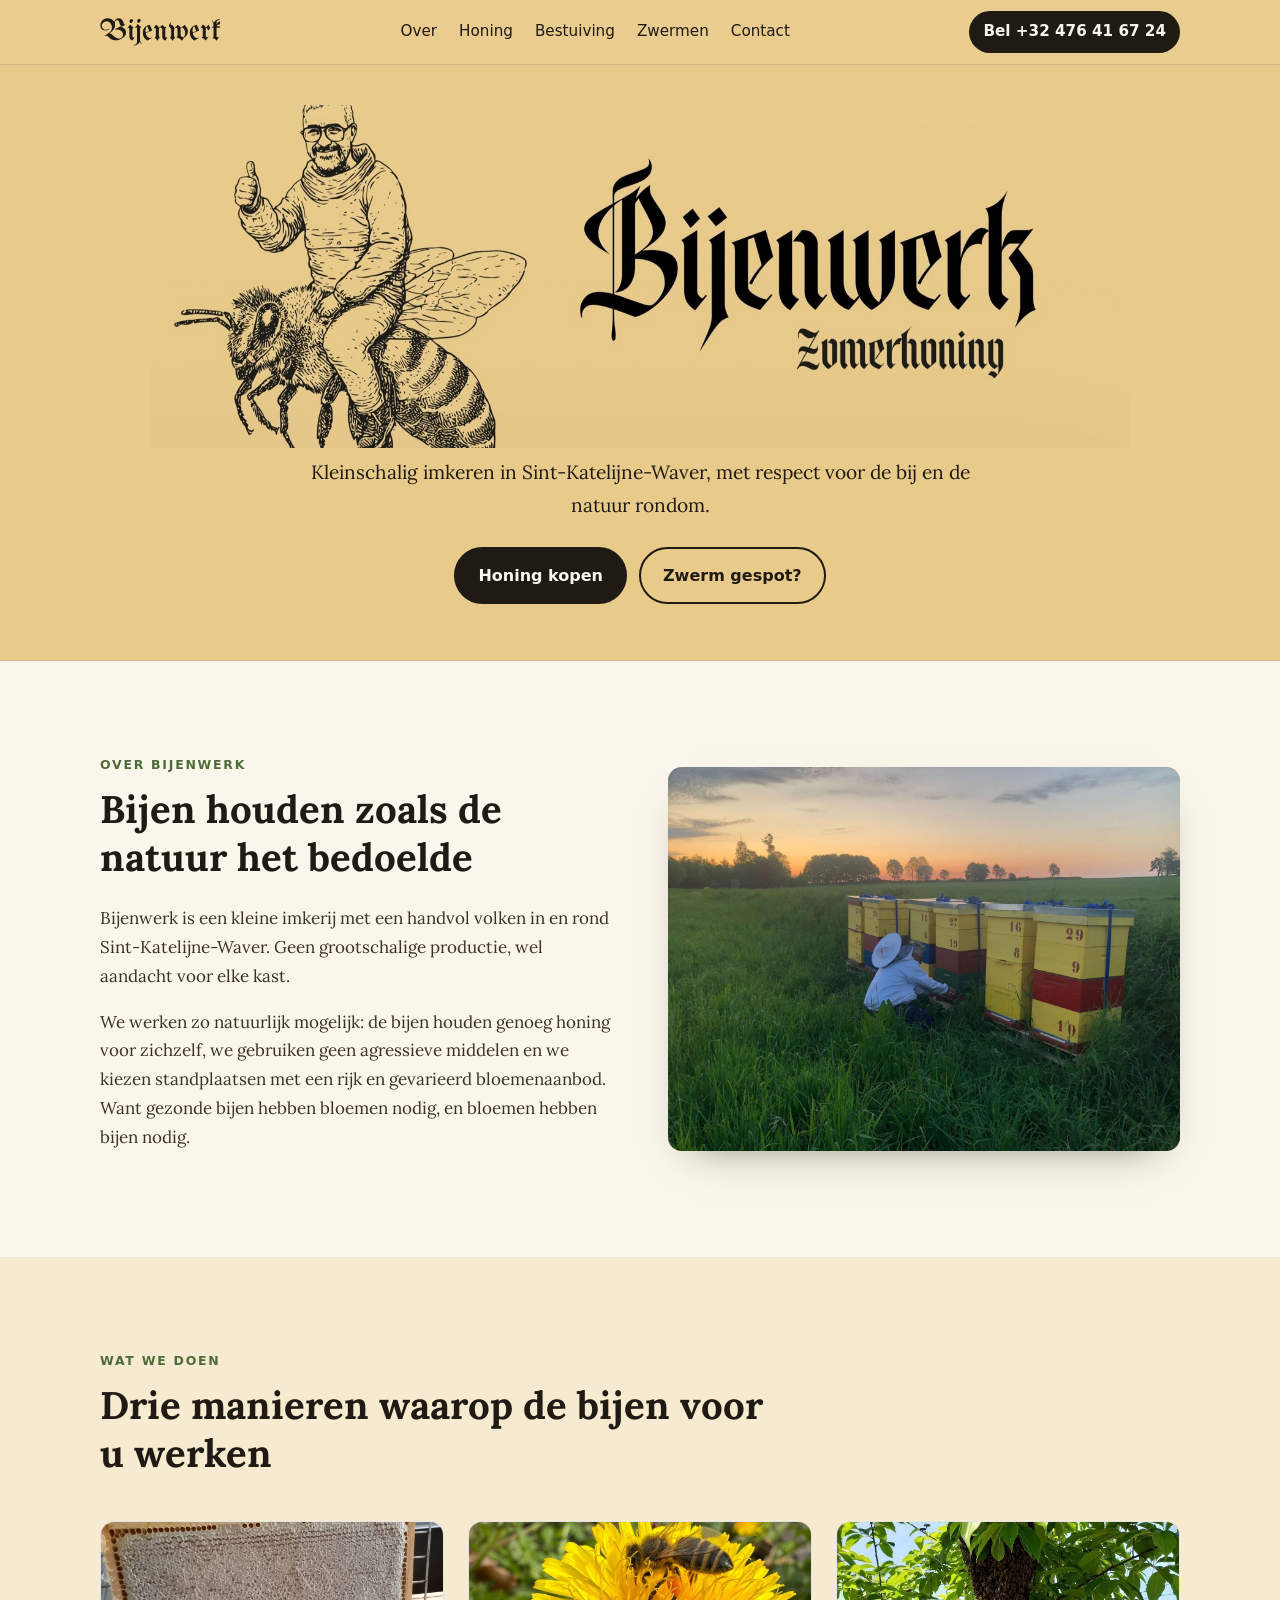
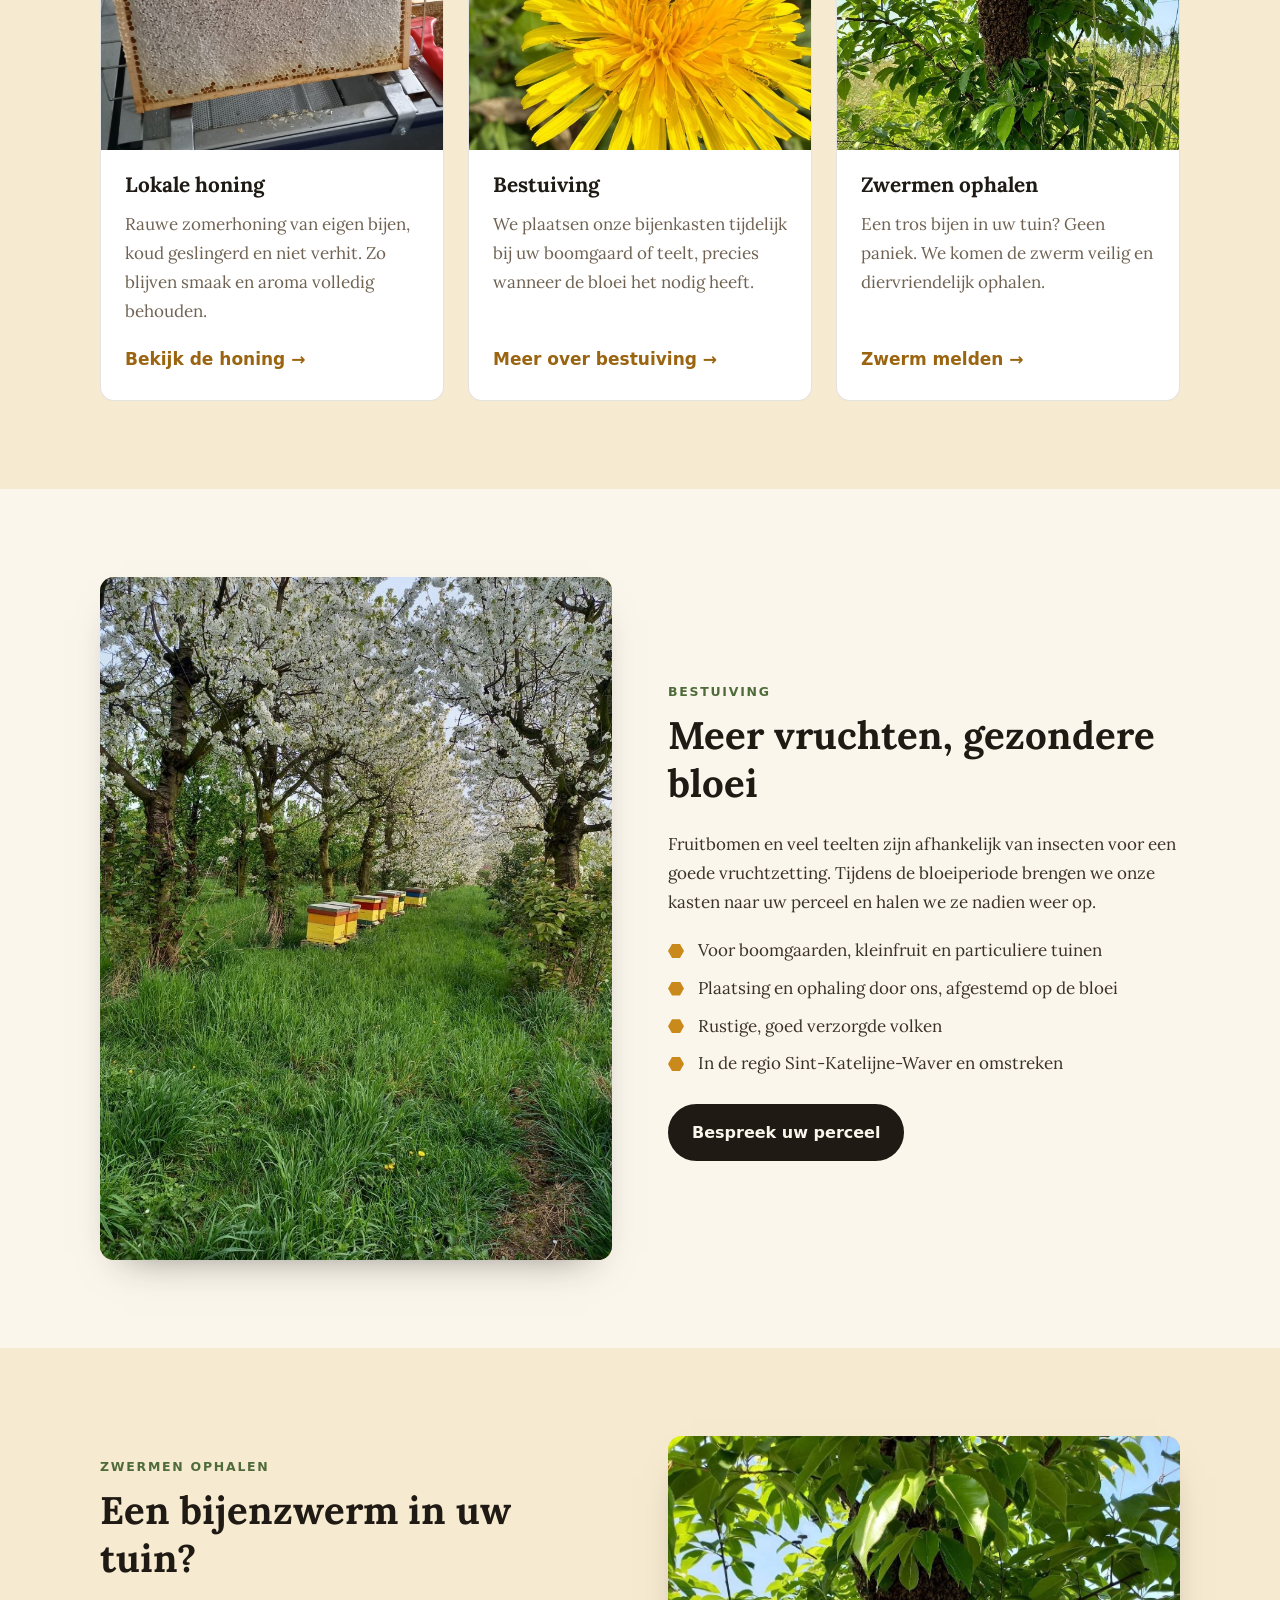
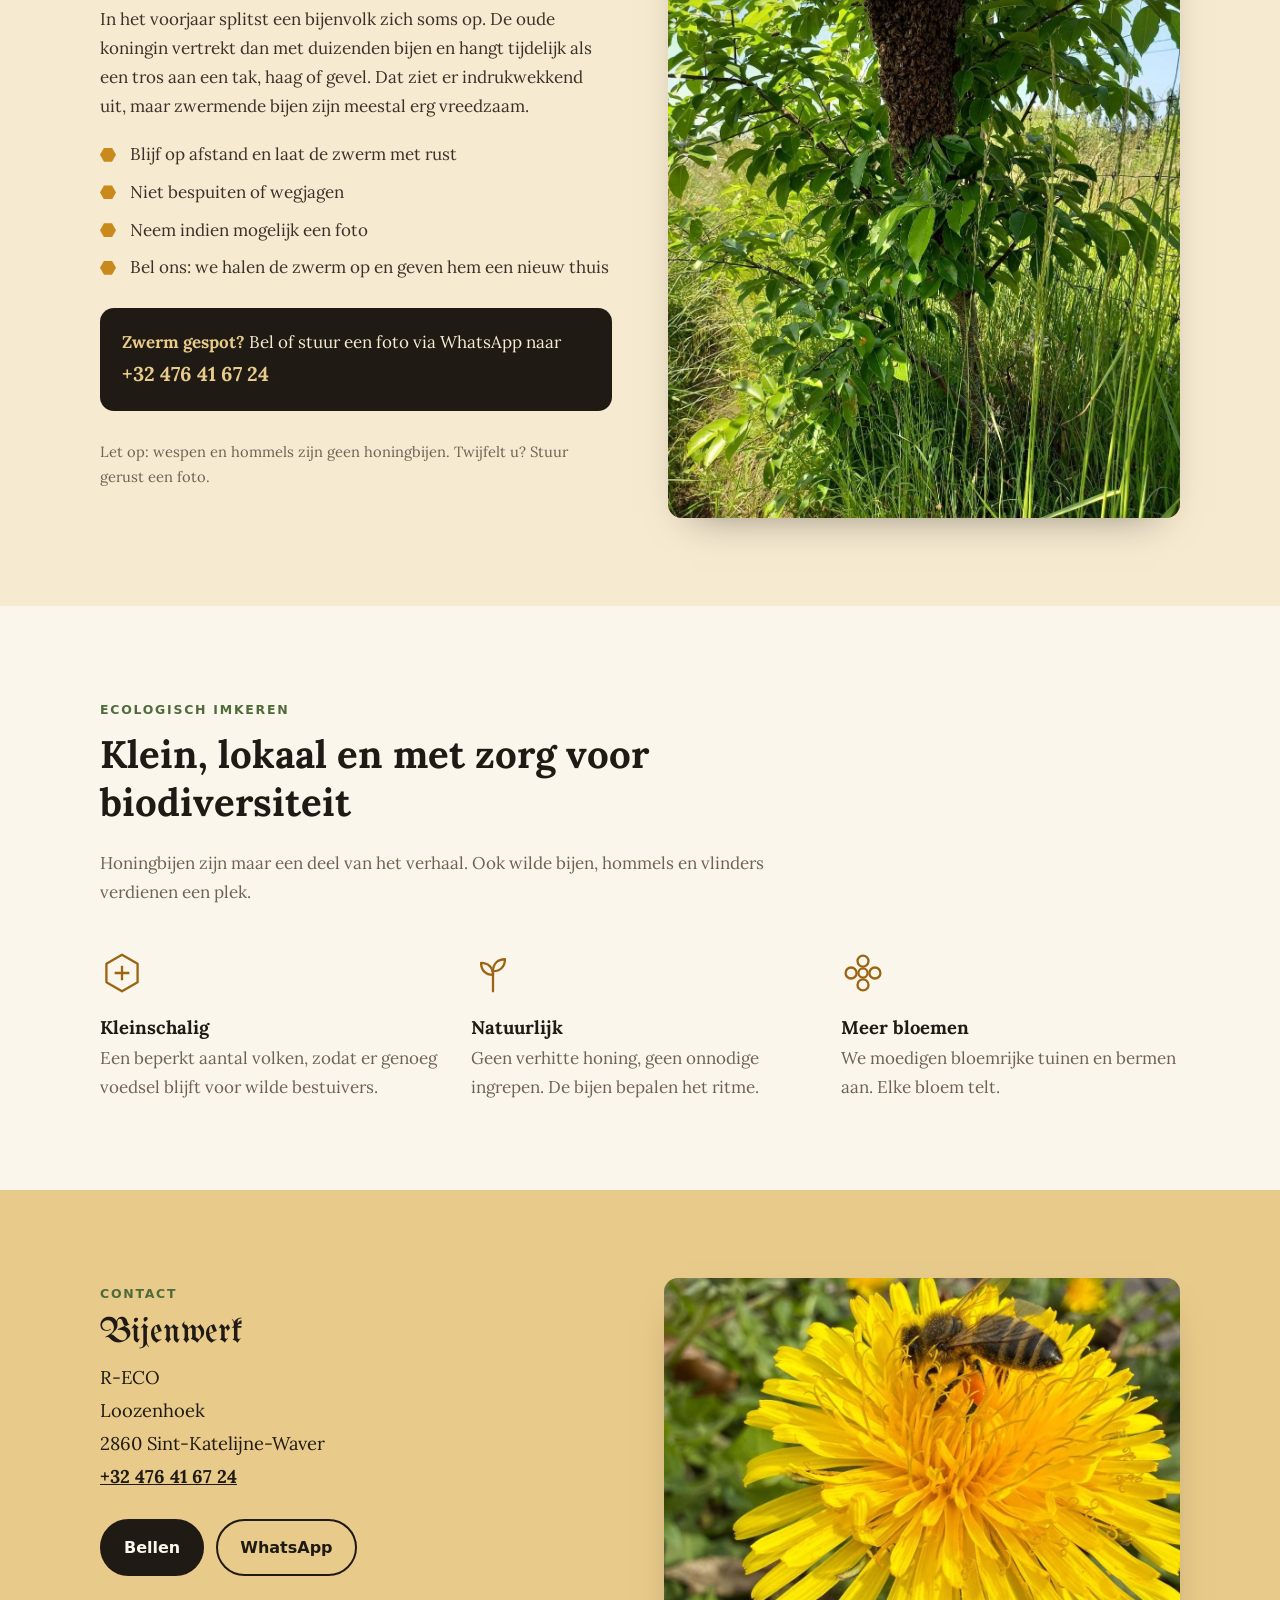
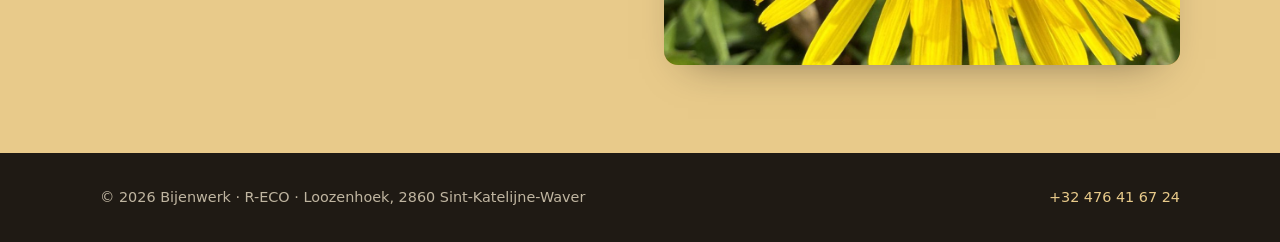
==== commit fc025df1: "Eigen foto's toegevoegd en fotovakken afgestemd op hun formaat Co-Authored-By: Claude Opus 5.5 <nore" ====
--- a/index.html
+++ b/index.html
@@ -53,8 +53,8 @@
           <p>We werken zo natuurlijk mogelijk: de bijen houden genoeg honing voor zichzelf, we gebruiken geen agressieve middelen en we kiezen standplaatsen met een rijk en gevarieerd bloemenaanbod. Want gezonde bijen hebben bloemen nodig, en bloemen hebben bijen nodig.</p>
         </div>
         <div class="duo-foto">
-          <div class="foto staand">
-            <img src="img/foto/imker.jpg" alt="Imker controleert een raam vol bijen" loading="lazy" onerror="this.remove()">
+          <div class="foto">
+            <img src="img/foto/imker.jpg" alt="Imker aan het werk bij een rij bijenkasten bij zonsondergang" loading="lazy" onerror="this.remove()">
           </div>
         </div>
       </div>
@@ -70,7 +70,7 @@
         <div class="kaarten">
           <article class="kaart">
             <div class="foto">
-              <img src="img/foto/honing-pot.jpg" alt="Pot honing met honinglepel" loading="lazy" onerror="this.remove()">
+              <img src="img/foto/honingraat.jpg" alt="Raam vol verzegelde honing, klaar om te slingeren" loading="lazy" onerror="this.remove()">
             </div>
             <div class="kaart-body">
               <h3>Lokale honing</h3>
@@ -80,7 +80,7 @@
           </article>
           <article class="kaart">
             <div class="foto">
-              <img src="img/foto/bij-bloesem.jpg" alt="Honingbij op een bloesem" loading="lazy" onerror="this.remove()">
+              <img src="img/foto/bij-bloesem.jpg" style="object-position: 50% 30%" alt="Honingbij met stuifmeel op een paardenbloem" loading="lazy" onerror="this.remove()">
             </div>
             <div class="kaart-body">
               <h3>Bestuiving</h3>
@@ -90,7 +90,7 @@
           </article>
           <article class="kaart">
             <div class="foto">
-              <img src="img/foto/zwerm.jpg" alt="Bijenzwerm als tros aan een tak" loading="lazy" onerror="this.remove()">
+              <img src="img/foto/zwerm.jpg" style="object-position: 50% 28%" alt="Bijenzwerm als tros in een boom" loading="lazy" onerror="this.remove()">
             </div>
             <div class="kaart-body">
               <h3>Zwermen ophalen</h3>
@@ -120,8 +120,8 @@
           </div>
         </div>
         <div class="duo-foto">
-          <div class="foto">
-            <img src="img/foto/boomgaard.jpg" alt="Bijenkasten in een bloeiende boomgaard" loading="lazy" onerror="this.remove()">
+          <div class="foto staand">
+            <img src="img/foto/boomgaard.jpg" alt="Bijenkasten tussen bloeiende kersenbomen" loading="lazy" onerror="this.remove()">
           </div>
         </div>
       </div>
@@ -148,7 +148,7 @@
         </div>
         <div class="duo-foto">
           <div class="foto staand">
-            <img src="img/foto/zwerm.jpg" alt="Bijenzwerm als tros aan een tak" loading="lazy" onerror="this.remove()">
+            <img src="img/foto/zwerm.jpg" alt="Bijenzwerm als tros in een boom" loading="lazy" onerror="this.remove()">
           </div>
         </div>
       </div>
@@ -200,7 +200,7 @@
           </div>
         </div>
         <div class="foto">
-          <img src="img/foto/bij-bloesem.jpg" alt="Honingbij op een bloem" loading="lazy" onerror="this.remove()">
+          <img src="img/foto/bij-bloesem.jpg" style="object-position: 50% 30%" alt="Honingbij met stuifmeel op een paardenbloem" loading="lazy" onerror="this.remove()">
         </div>
       </div>
     </section>
--- a/css/style.css
+++ b/css/style.css
@@ -225,7 +225,7 @@
   object-fit: cover;
 }
 
-.foto.staand { aspect-ratio: 4 / 5; }
+.foto.staand { aspect-ratio: 3 / 4; }
 
 /* ---------- Diensten ---------- */
 
